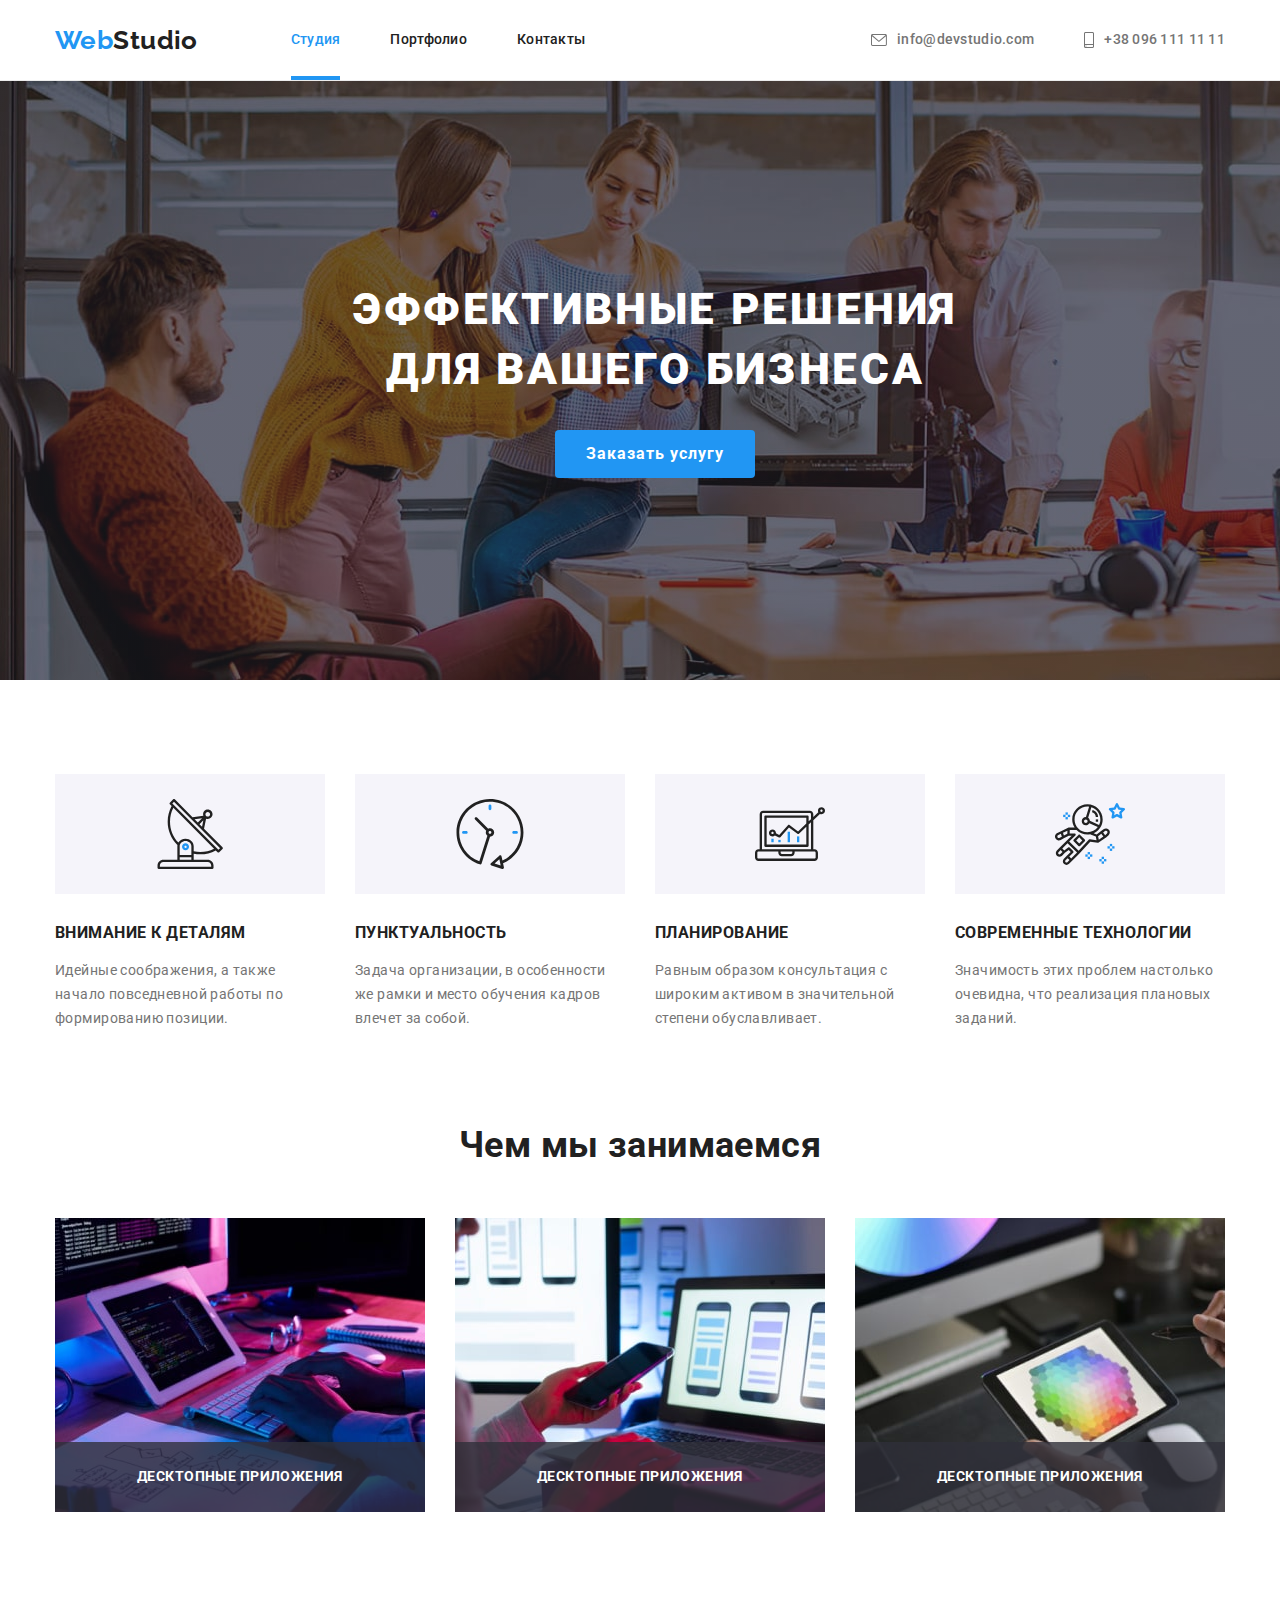
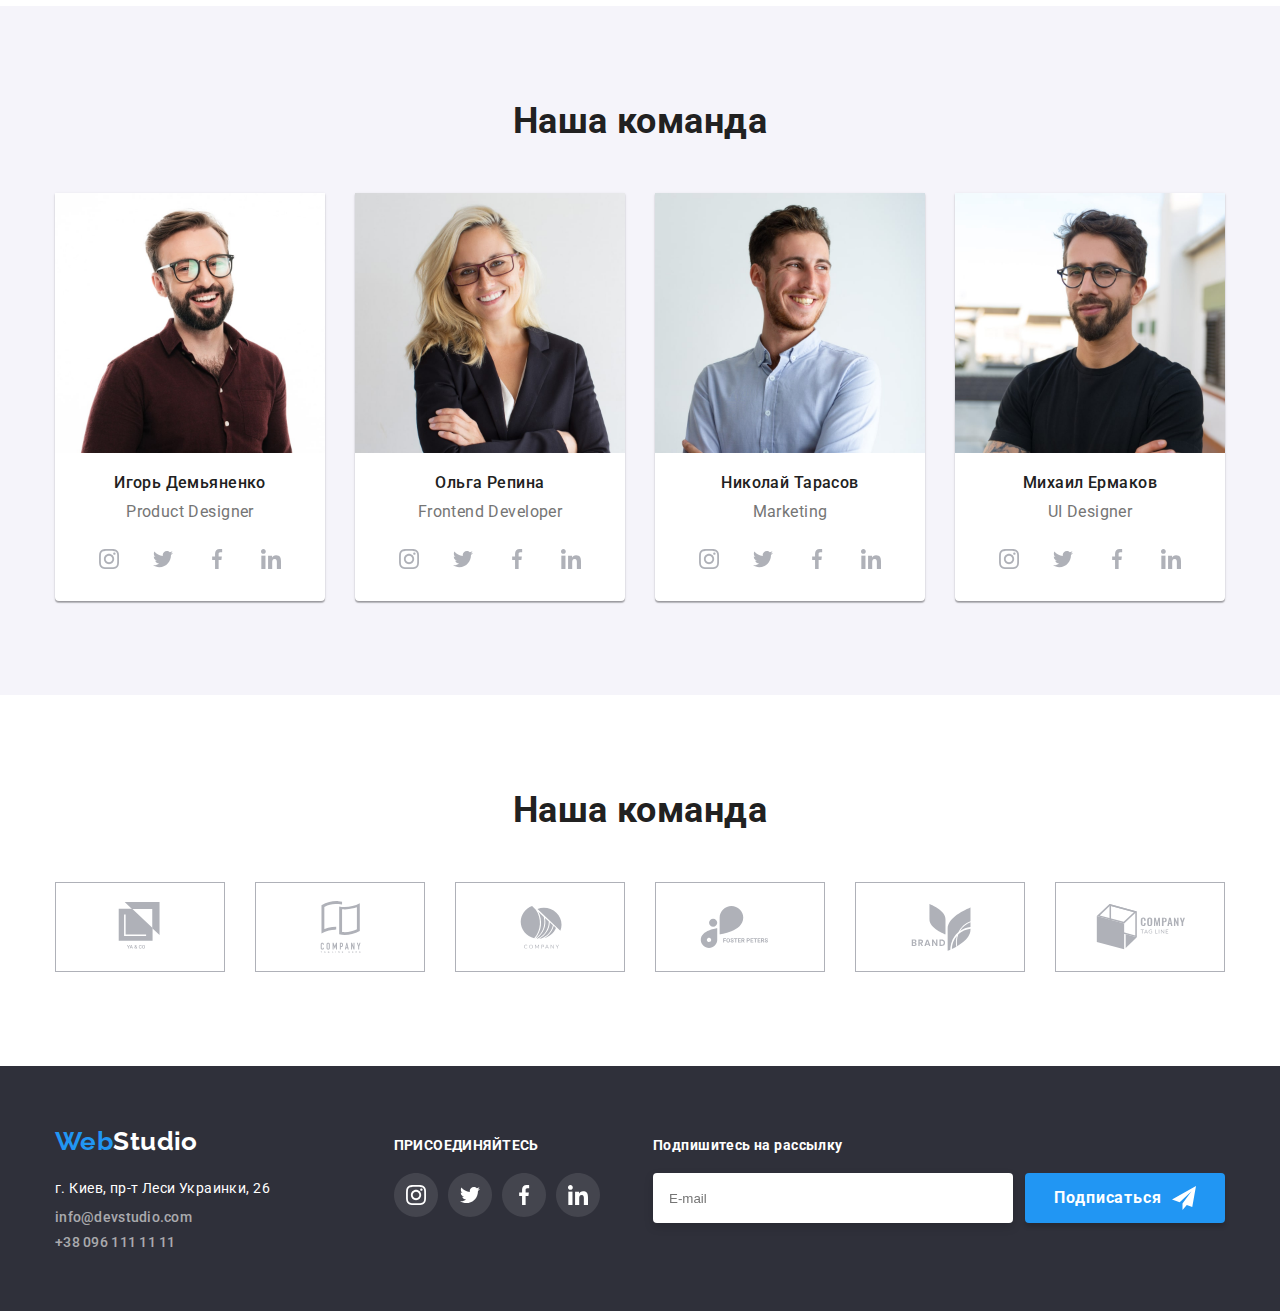
==== index.html @ 50aa3325 "Add files via upload" ====
<!DOCTYPE html>
<html lang="Ru">
<head>
    <meta charset="UTF-8">
    <meta name="viewport" content="width=device-width, initial-scale=1.0">
    <title>WebStudio</title>
    <link rel="stylesheet" href="https://cdnjs.cloudflare.com/ajax/libs/modern-normalize/1.0.0/modern-normalize.min.css"
        integrity="sha512-ISS7cAi1PEhQ8jnbJpJZMd29NlhNj4AWYyLOSp2CE/CsHxTCu+r+t0D2yoJudVrd0/8fTVPUVDzY5Tvli75u/g=="
        crossorigin="anonymous" />
    <link rel="preconnect" href="https://fonts.gstatic.com">
    <link href="https://fonts.googleapis.com/css2?family=Raleway:wght@700&family=Roboto:wght@400;500;700;900&display=swap"
        rel="stylesheet">
    <link rel="stylesheet" href="css/styles.css">
    
</head>

<body>
    <!--шапка сайта-->
    
<header class="header">
    <div class="countainer main-nav no-padding">
    <nav class="main-nav">
    <a lang="en" class="logo">
        Web<span class="logo-studio">Studio</span>
    </a>
    <ul class="site-nav">
        <li class="item item-link">
            <a href="" class="link current">Студия</a>
        </li>
        <li class="item item-link">
            <a href="./portfolio.html" class="link">Портфолио</a>
        </li>
        <li class="item item-link">
            <a href="" class="link">Контакты</a>
        </li>
    </ul>
    </nav>
    <ul class="site-contacts">
        <li class="item ">
        <a class="contacts" href="mailto:info@devstudio.com">
        <svg class="icon-conv">
            <use href="./image/iconside.svg#sideenvelope"></use>
        </svg>
        info@devstudio.com
        </a>
        </li>
        <li class="item">
        <a class="contacts" href="tel:380961111111">
        <svg class="icon-mob">
            <use href="./image/iconside.svg#sidesmartphone"></use>
        </svg>
        +38 096 111 11 11
        </a>
        </li>
    </ul>
    </div>
</header>
    <!--Основной раздел странички-->
<main>
        <!--Герой-->
    <section class="heroes overlay">   
    <div class="countainer hero-title">
        <div class="hero-title">
        <h1 class="hero">ЭФФЕКТИВНЫЕ РЕШЕНИЯ ДЛЯ ВАШЕГО БИЗНЕСА</h1>
        <button class="hero-button" data-modal-open> Заказать услугу</button>
        </div>
    </div>
    </section>
    
    <!--Описание -->
        <section class="all-padding">
    <div class="countainer">
        <ul class="description-list">
            <li class="main-parts features">
                <div class="svgimg4">
                <svg width="70px" height="70px">
                    <use href="./image/4svg.svg#4svgGroup"></use>
                </svg>
                </div>
                <h3 class="title">Внимание к деталям</h3>
                <p class="text">
                    Идейные соображения, а также начало повседневной работы по формированию позиции.
                </p>
            </li>
            <li class="main-parts features">
                <div class="svgimg4">
                <svg width="70px" height="70px">
                    <use href="./image/4svg.svg#4svgclock"></use>
                </svg>
                </div>
                <h3 class="title">Пунктуальность</h3>
                <p class="text">
                    Задача организации, в особенности же рамки и место обучения кадров влечет за собой.
                </p>
            </li>
            <li class="main-parts features">
                <div class="svgimg4">
                <svg width="70px" height="70px">
                    <use href="./image/4svg.svg#4svgdiagram"></use>
                </svg>
                </div>
                <h3 class="title">Планирование</h3>
                <p class="text">
                    Равным образом консультация с широким активом в значительной степени обуславливает.
                </p>
            </li> 
            <li class="main-parts features">
                <div class="svgimg4">
                <svg width="70px" height="70px">
                    <use href="./image/4svg.svg#4svgastronaut"></use>
                </svg>
                </div>
                <h3 class="title">Современные технологии</h3>
                <p class="text">
                    Значимость этих проблем настолько очевидна, что реализация плановых заданий.
                </p>
            </li>
        </ul>
        </div>
    </section>
    <!--Примеры работ-->
    
    <section class="all-padding no-padding">
    <div class="countainer">
        <h2 class="uppercase">Чем мы занимаемся</h2>

        <ul class="description-list">
            <li class="doing main-parts">
                <div class="doing-secondary">
                <img src="./image/Keyboard1.jpg" 
                alt="Мужчина верстает сайт за планшетом " width="370" height="294">
                <div class="doing-text-test">
                <p class="doing-text">ДЕСКТОПНЫЕ ПРИЛОЖЕНИЯ</p>
                </div>
                </div>
            </li>
            <li class="doing main-parts">
                <div class="doing-secondary">
                <img src="./image/Keyboard2.jpg"
                alt="Девушка сидит за ноутбуком с мобильным телефоном" width="370" height="294">
                <div class="doing-text-test">
                <p class="doing-text">ДЕСКТОПНЫЕ ПРИЛОЖЕНИЯ</p>
                </div>
                </div>
            </li>
            <li class="doing main-parts">
                <div class="doing-secondary">
                <img src="./image/Keyboard3.jpg"
                alt="Девушка держит планшет" width="370" height="294">
                <div class="doing-text-test">
                <p class="doing-text">ДЕСКТОПНЫЕ ПРИЛОЖЕНИЯ</p>
                </div>
                </div>
            </li>
        </ul>
    </div>
    </section>

    <!--Команда студии-->
    <section class="team all-padding">
    <div class="countainer">
        <h2 class="uppercase">Наша команда</h2>
        <ul class="photos description-list">
        <li class="partners main-parts">
            <img src="./image/Igor.jpg" alt="фотография Игоря Демьяненко" width="270" height="260">
            <div class="info-name">
            <h3 class="name">Игорь Демьяненко</h3>
            <p class="position" lang="en">Product Designer</p>
            <ul class="icon-partners">
            <li class="iconm"><a href="" class="iconsocial">
            <svg class="social">
                <use href="./image/symbol-defs.svg#ficoninstagram"> </use>
            </svg>
            </a></li>
            <li class="iconm"><a href="" class="iconsocial">
                <svg class="social">
                <use href="./image/symbol-defs.svg#ficontwitter"> </use>
                </svg>
            </a> </li>
            <li class="iconm"><a href="" class="iconsocial">
                <svg class="social">
                <use href="./image/symbol-defs.svg#ficonfacebook"> </use>
                </svg>
            </a></li>
            <li class="iconm"><a href="" class="iconsocial"> 
                <svg class="social">
                <use href="./image/symbol-defs.svg#ficonlinkedin"> </use>
                </svg>
            </a></li>
            </ul>
        </div>
        </li>
        <li class="partners main-parts">
        <img src="./image/Olga.jpg" alt="фотография Ольги Репиной" width="270" height="260">
        <div class="info-name">
        <h3 class="name">Ольга Репина</h3>
        <p class="position" lang="en">Frontend Developer</p>
        <ul class="icon-partners">
            <li class="iconm"><a href="" class="iconsocial">
            <svg class="social">
                <use href="./image/symbol-defs.svg#ficoninstagram"> </use>
            </svg>
            </a></li>
            <li class="iconm"><a href="" class="iconsocial">
            <svg class="social">
                <use href="./image/symbol-defs.svg#ficontwitter"> </use>
            </svg>
            </a> </li>
            <li class="iconm"><a href="" class="iconsocial">
            <svg class="social">
                <use href="./image/symbol-defs.svg#ficonfacebook"> </use>
            </svg>
            </a></li>
            <li class=" iconm"><a href="" class="iconsocial">
            <svg class="social">
                <use href="./image/symbol-defs.svg#ficonlinkedin"> </use>
            </svg>
            </a></li>
        </ul>
        </div>
        </li>
        <li class="partners main-parts">
        <img src="./image/Nikolay.jpg" alt="фотография Николая Тарасова" width="270" height="260">
        <div class="info-name">
        <h3 class="name">Николай Тарасов</h3>
        <p class="position" lang="en">Marketing</p>
        <ul class="icon-partners">
            <li class="iconm"><a href="" class="iconsocial">
            <svg class="social">
                <use href="./image/symbol-defs.svg#ficoninstagram"> </use>
            </svg>
            </a></li>
            <li class="iconm"><a href="" class="iconsocial">
            <svg class="social">
                <use href="./image/symbol-defs.svg#ficontwitter"> </use>
            </svg>
            </a> </li>
            <li class="iconm"><a href="" class="iconsocial">
            <svg class="social">
                <use href="./image/symbol-defs.svg#ficonfacebook"> </use>
            </svg>
            </a></li>
            <li class=" iconm"><a href="" class="iconsocial">
            <svg class="social">
                <use href="./image/symbol-defs.svg#ficonlinkedin"> </use>
            </svg>
            </a></li>
        </ul>
        </div>
        </li>
        <li class="partners main-parts">
            <img  src="./image/Michael.jpg"  alt="фотография Михаила Ермакова" width="270" height="260">
            <div class="info-name">
            <h3 class="name">Михаил Ермаков</h3>
            <p class="position" lang="en">UI Designer</p>
            <ul class="icon-partners">
            <li class="iconm"><a href="" class="iconsocial">
            <svg class="social">
                <use href="./image/symbol-defs.svg#ficoninstagram"> </use>
            </svg>
            </a></li>
            <li class="iconm"><a href="" class="iconsocial">
            <svg class="social">
                <use href="./image/symbol-defs.svg#ficontwitter"> </use>
            </svg>
            </a> </li>
            <li class="iconm"><a href="" class="iconsocial">
            <svg class="social">
            <use href="./image/symbol-defs.svg#ficonfacebook"> </use>
                </svg>
            </a></li>
            <li class="iconm"><a href="" class="iconsocial">
            <svg class="social">
                <use href="./image/symbol-defs.svg#ficonlinkedin"> </use>
            </svg>
            </a></li>
            </ul>
            </div>
        </li>
        </ul>
    </div>
</section>

<section class=" all-padding">
    <div class="countainer" >
        <h2 class="uppercase">Наша команда</h2>
        <ul class="iconclient">
        <li class="main-parts companions"><a href="" class="client">
            <svg class="icom-client">
                <use href="./image/client.svg#iconClient-1 "></use>
            </svg>
        </a></li>
        <li class="main-parts companions"><a href="" class="client">
            <svg class="icom-client">
                <use href="./image/client.svg#iconClient-2 "></use>
            </svg>
        </a></li>
        <li class="main-parts companions"><a href="" class="client">
            <svg class="icom-client">
                <use href="./image/client.svg#iconClient-3 "></use>
            </svg>
        </a></li>
        <li class="main-parts companions"><a href="" class="client">
            <svg class="icom-client">
                <use href="./image/client.svg#iconClient-4 "></use>
            </svg>
        </a></li>
        <li class="main-parts companions"><a href="" class="client">
            <svg class="icom-client">
                <use href="./image/client.svg#iconClient-5 "></use>
            </svg>
        </a></li>
        <li class="main-parts companions"><a href="" class="client">
            <svg class="icom-client">
                <use href="./image/client.svg#iconClient-6 "></use>
            </svg>
        </a></li>
        </ul>
    </div>
</section>
<div class="backdrop is-hidden" data-modal>
<div class="modal">
<button class="closebutton" data-modal-close >
    <svg class="close">
        <use href="./image/closesvg.svg#closesvgclose"></use>
    </svg>
</button>
<div>
    <form class="form">
        <h2 class="form-capital">Оставьте свои данные, мы вам перезвоним</h2>

        <div class="form-field">
        <label for="name">Имя</label>
        <input class="form-input" type="text" name="name" id="name"/>
        <svg class="modalsvg">
            <use href="./image/modalsvg.svg#modalsvgname"></use>
        </svg>
        </div>

        <div class="form-field">
        <label for="tel">Телефон</label>
        <input class="form-input" type="tel" name="tel" id="tel" />
        <svg class="modalsvg">
            <use href="./image/modalsvg.svg#modalsvgtel"></use>
        </svg>
        </div>

        <div class="form-field"> 
        <label for="mail">Почта</label>
        <input class="form-input" type="email" name="mail" id="mail" />
        <svg class="modalsvg">
            <use href="./image/modalsvg.svg#modalsvgmail"></use>
        </svg>
        </div>

        <div  class="form-field">
            <label for="comment">Коментарий</label>
            <textarea  class="form-input" name="comment" id="comment" rows="6" placeholder="Введите текст"></textarea>
        </div>

        <div class="form-field form-checkbox">
            <input class="" type="checkbox" name="" id="policy">
            <label class="checkbox-policy" for="policy">Соглашаюсь с рассылкой и принимаю <span class="span">Условия договора</span></label>
        </div>
        <div class="button-send-div">
        <button class="send-button" type="submit">Отправить</button>
        </div>
    </form>
</div>
</div>
    
</div>
</main>

    <!--Контакты и местоположение студии-->
<footer>
    <div class="countainer footer-countainer">
    <div class="footer-block">
    <a lang="en" class="logo">
        Web<span class="logo-footer">Studio</span>
    </a>
    <address class="address-footer">
        <p class="location">г. Киев, пр-т Леси Украинки, 26</p>
    </address>
    <ul class="site-contacts site-contacts-footer">
        <li class="footer-locfoo">
            <a class="contacts-footer" href="mailto:info@devstudio.com">
            info@devstudio.com
            </a>
        </li>
        <li class="footer-locfoo">
        <a class="contacts-footer " href="tel:380961111111">
            +38 096 111 11 11
        </a>
        </li>
    </ul>
    </div>
    <div>
        <h3 class="footerzag">ПРИСОЕДИНЯЙТЕСЬ</h3>
        <ul class="icon-footer">
        <li class="iconmf"><a href="" class="itfi">
        <svg class="iconfooter ">
            <use  href="./image/iconfooter.svg#ficoninstagram "></use>
        </svg>
        </a></li>
        <li class="iconmf"><a href="" class="itfi">
        <svg class="iconfooter">
            <use href="./image/iconfooter.svg#ficontwitter "></use>
        </svg>
        </a></li>
        <li class="iconmf"><a href="" class="itfi">
        <svg class="iconfooter">
            <use href="./image/iconfooter.svg#ficonfacebook "></use>
        </svg>
        </a></li>
        <li  class="iconmf"><a href="" class="itfi">
        <svg class="iconfooter">
            <use href="./image/iconfooter.svg#ficonlinkedin "></use>
        </svg>
        </a></li>
    </ul>
    </div>
    <div class="form-div-footer">
        <form class="form-footer" >

        <label class="label-footer">Подпишитесь на рассылку
        <input class="footer-input" type="email" name="mail" placeholder="E-mail"/>
        </label>
        <button class="send-button-footer">Подписаться
            <svg class="iconsend-footer">
                <use href="./image/icon-send.svg#iconsend"></use>
            </svg>
        </button>

        </form>
    </div>
    </div>
</footer>

<script src="./js/modal.js">
</script>
</body>

</html>
---- css/styles.css ----
:root {
  --primari-text-color: #212121;
  --primari-click-color: #2196f3;
  --secondary-color: #757575;
  --primari-white-color: #ffffff;
  --background-hefu-color: #2f303a;
  --batton-bg-color: #f5f4fa;
  --contacts-footer-color: rgba(255, 255, 255, 0.6);
  --border-color: #eeeeee;
  --icon-color: #afb1b8;
}

html {
  box-sizing: border-box;
}
*,
*::before,
*::after {
  box-sizing: inherit;
}

body {
  background-color: var(--primari-bg-color);
  color: var(--primari-text-color);
  font-family: Roboto, sans-serif;
  letter-spacing: 0.03em;
  font-size: 14px;
  margin: 0;
  padding-top: 80px;
}

ul {
  padding: 0;
  margin: 0;
  list-style: none;
}

textarea {
  resize: none;
}

.visually-hidden {
  position: absolute;
  clip: rect(0 0 0 0);
  width: 1px;
  height: 1px;
  margin: -1px;
}

.countainer {
  margin-left: auto;
  margin-right: auto;
  width: 1200px;
  padding-left: 15px;
  padding-right: 15px;
}

.heroes .item {
  padding-bottom: 0;
  padding-left: 0;
  padding-right: 0;
}

.item2 {
  display: flex;
}

/*Логотип*/
.header {
  position: fixed;
  z-index: 1;
  width: 100%;
  top: 0;
  left: 0;
  min-height: 80px;
  background: var(--primari-white-color);
  border-bottom: 1px solid #ececec;
}

.logo {
  color: var(--primari-click-color);

  font-family: Raleway, sans-serif;
  font-weight: 700;
  font-size: 26px;
  line-height: 1.19;
}

.logo-studio {
  color: var(--primari-text-color);
}

.site-nav {
  display: flex;
  margin-left: 93px;
}

.site-nav .item + .item {
  margin-left: 50px;
}

.site-nav,
.link,
.site-contacts,
.contacts {
  font-weight: 500;
  line-height: 1.14;
  letter-spacing: 0.02em;

  transition: color 250ms cubic-bezier(0.4, 0, 0.2, 1);
}

.site-nav .link {
  display: block;
  padding-top: 32px;
  padding-bottom: 32px;

  color: var(--primari-text-color);
  text-decoration: none;

  transition: color 250ms cubic-bezier(0.4, 0, 0.2, 1);
}

.site-contacts {
  display: flex;
  margin-left: auto;
  align-items: center;
}

.site-contacts .item + .item {
  margin-left: 50px;
}

.contacts {
  display: flex;
  align-items: center;
  padding-top: 32px;
  padding-bottom: 32px;
}

.main-nav {
  display: flex;
  align-items: center;
  padding-bottom: 0;
}

.site-contacts .contacts {
  color: var(--secondary-color);
  text-decoration: none;
}

.site-nav .link.current {
  color: var(--primari-click-color);
}

.site-nav .link:hover,
.site-nav .link:focus {
  color: var(--primari-click-color);
}

.site-contacts .contacts:hover,
.site-contacts .contacts:focus {
  color: var(--primari-click-color);
}

/*.item-link:hover .link::after {
  opacity: 1;
}*/

.site-nav .link.current.link::after {
  opacity: 1;
}

.item-link {
  position: relative;
}

.link::after {
  position: absolute;
  display: flex;
  content: "";
  bottom: 0;
  left: 0;
  width: 100%;
  height: 4px;
  box-sizing: 4px;
  background-color: var(--primari-click-color);
  opacity: 0;
}
/*Основной раздел*/
/*герой*/

.all-padding {
  padding-top: 94px;
  padding-bottom: 94px;
}

.heroes {
  background: var(--background-hefu-color);

  padding-top: 200px;
  padding-bottom: 200px;
}

.hero {
  margin-top: 0px;
  margin-bottom: 30px;
  margin-left: auto;
  margin-right: auto;

  color: var(--primari-white-color);

  font-weight: 900;
  font-size: 44px;
  line-height: 1.36;
  letter-spacing: 0.06em;
}

.hero-title {
  text-align: center;
  width: 696px;
}

.main-part + .main-part {
  margin-left: 50px;
}

.description-list {
  display: flex;
}

.no-padding {
  padding-top: 0;
}

.title {
  margin-top: 30px;

  color: var(--primari-text-color);

  font-weight: 700;
  line-height: 1.14;
  letter-spacing: 0.03em;
  text-transform: uppercase;
}

.section-uppercase {
  padding-bottom: 94px;
}

.uppercase {
  text-align: center;
  color: var(--primari-text-color);
  margin-top: 0;
  margin-bottom: 50px;

  font-weight: 700;
  font-size: 36px;
  line-height: 1.2;
}

.doing {
  display: inline-block;
  font-size: 0;
}

.icon-conv {
  width: 16px;
  height: 12px;
  fill: currentColor;
  margin-right: 10px;
}
.icon-mob {
  width: 10px;
  height: 16px;
  fill: currentColor;
  margin-right: 10px;
}

.overlay {
  max-width: 1600px;
  height: 600px;
  margin-left: auto;
  margin-right: auto;
  background-image: linear-gradient(
      to right,
      rgba(47, 48, 58, 0.4),
      rgba(47, 48, 58, 0.4)
    ),
    url(../image/Решения.jpg);
}

/*Команда сайта*/
.svgimg4 {
  display: flex;
  justify-content: center;
  align-items: center;
  width: 270px;
  height: 120px;

  background-color: #f5f4fa;
}

.team {
  background: #f5f4fa;
}

.text {
  display: block;
  margin-top: 0;
  margin-bottom: 0;
  color: var(--secondary-color);
  width: 270px;

  font-weight: 400;
  line-height: 1.7;
}

.partners {
  display: inline-block;
  font-size: 0;

  background: var(--primari-white-color);

  box-shadow: 0px 1px 3px rgba(0, 0, 0, 0.12), 0px 1px 1px rgba(0, 0, 0, 0.14),
    0px 2px 1px rgba(0, 0, 0, 0.2);
  border-radius: 0px 0px 4px 4px;
}

.icon-partners {
  display: flex;
  align-items: center;
  justify-content: center;
}

.iconclient {
  display: flex;
  align-items: center;
}

.iconm {
  width: 44px;
  height: 44px;
}

.iconm + .iconm {
  margin-left: 10px;
}

.iconsocial {
  display: flex;
  align-items: center;
  justify-content: center;

  width: 100%;
  height: 100%;
  border-radius: 50%;
  fill: var(--icon-color);
  background-color: var(--primari-white-color);

  transition: background-color 250ms cubic-bezier(0.4, 0, 0.2, 1),
    fill 250ms cubic-bezier(0.4, 0, 0.2, 1);
}
.iconsocial:focus,
.iconsocial:hover {
  fill: var(--primari-white-color);
  background-color: var(--primari-click-color);
}

.social {
  width: 20px;
  height: 20px;
}

.features {
  width: 270px;
}

.main-parts + .main-parts {
  margin-left: 30px;
}

.name {
  color: var(--primari-text-color);
  margin-top: 0;
  margin-bottom: 10px;

  font-weight: 500;
  font-size: 16px;
  line-height: 1.2;
}

.photos {
  text-align: center;
}

.position,
.filter {
  color: var(--secondary-color);
  margin-top: 0;
  margin-bottom: 16px;

  font-weight: 400;
  font-size: 16px;
  line-height: 1.2;
}

.info-name {
  padding-top: 20px;
  padding-bottom: 20px;
  padding-left: 24px;
  padding-right: 24px;
  margin-top: 0;
  margin-left: 0;
}

.icom-client {
  width: 170px;
  height: 90px;
}

.companions {
  width: 170px;
  height: 90px;
}

.client {
  display: flex;
  align-items: center;

  color: var(--icon-color);
  fill: currentColor;

  width: 100%;
  height: 100%;
  border: 1px solid var(--icon-color);

  transition: border-color 250ms cubic-bezier(0.4, 0, 0.2, 1),
    color 250ms cubic-bezier(0.4, 0, 0.2, 1);
}

.client:focus,
.client:hover {
  color: var(--primari-click-color);
  border-color: var(--primari-click-color);
}

.form {
  justify-content: space-between;
  width: 530px;
  margin: 0;
  margin-left: auto;
  margin-right: auto;
  padding: 40px 39px;
}

.form-field {
  display: flex;
  flex-direction: column;
  position: relative;
  margin-top: 10px;

  transition: color 25000ms cubic-bezier(0.4, 0, 0.2, 1),
    border-color 25000ms cubic-bezier(0.4, 0, 0.2, 1);
}

.form-field textarea {
  margin: 0;
  outline: 0;
  border-radius: 4px;
  padding: 12px 16px;

  border: 1px solid rgba(33, 33, 33, 0.2);

  transition: border-color 250ms cubic-bezier(0.4, 0, 0.2, 1);
}

.form-field input {
  border-radius: 4px;
  margin: 0;
  padding: 6px 12px;
  padding-left: 42px;
  height: 40px;
  outline: 0;
  border: 1px solid rgba(33, 33, 33, 0.2);

  transition: border-color 250ms cubic-bezier(0.4, 0, 0.2, 1);
}

.form-field label {
  margin-bottom: 4px;
}

.form-checkbox {
  display: flex;
  flex-direction: row;
  align-items: center;
  margin-top: 25px;
  margin-bottom: 0;
}

.checkbox-policy {
  margin-left: 9px;
  margin-bottom: 0;

  font-weight: 400;
  font-size: 14px;
  line-height: 1.7;

  letter-spacing: 0.03em;

  color: #757575;
}

.form-capital {
  margin: 0;

  font-family: Roboto;
  font-style: normal;
  font-weight: 700;
  font-size: 20px;
  line-height: 1.15;
  text-align: center;
  letter-spacing: 0.03em;

  color: #212121;
}

.modalsvg {
  position: absolute;
  bottom: 0;
  width: 12px;
  height: 12px;

  margin-left: 15px;
  margin-bottom: 14px;

  fill: #212121;

  transition: fill 250ms cubic-bezier(0.4, 0, 0.2, 1);
}

.form-input:focus {
  border-color: #2196f3;
}

.form-input:focus ~ .modalsvg {
  fill: #2196f3;
}

.span {
  text-decoration: underline;
  color: #2196f3;
}

/*Портфолио*/
.all-portfolio {
  display: flex;
  flex-wrap: wrap;
  flex-direction: main axis;
  text-align: start;
}

.portfolio-bar {
  display: inline-block;
  text-decoration: none;
}

.portfolio-bar:focus,
.portfolio-bar:hover {
  background: var(--primari-white-color);
  box-shadow: 0px 1px 1px rgba(0, 0, 0, 0.12), 0px 4px 4px rgba(0, 0, 0, 0.06),
    1px 4px 6px rgba(0, 0, 0, 0.16);
  opacity: 1;
}

.portfolio-countainer {
  font-size: 0;
  width: 370px;
  margin-bottom: 30px;
  margin-right: 30px;

  background: var(--primari-white-color);
  border: 0.1px solid var(--border-color);

  overflow: hidden;
}

.all-portfolio .portfolio-countainer:nth-last-child(-n + 3) {
  margin-bottom: 0;
}

.all-portfolio .portfolio-countainer:nth-child(3n) {
  margin-right: 0;
}

.portfolio {
  color: var(--primari-text-color);
  margin-top: 0;
  margin-bottom: 4px;
  margin-left: 0;

  font-weight: 700;
  font-size: 18px;
  line-height: 2;
  letter-spacing: 0.06em;
}
.position {
  line-height: 1.19;
}

.filter {
  margin-top: 0;
  margin-bottom: 0;
  margin-left: 0;

  line-height: 1.9;
}

.info-portfolio {
  width: 100%;
  padding-top: 20px;
  padding-bottom: 20px;
  padding-left: 24px;
  margin-top: 0;
  margin-left: 0;
}

.product {
  position: relative;
  display: flex;

  align-items: center;
  justify-content: center;

  transition-duration: 250ms;
  transition-timing-function: cubic-bezier(0.4, 0, 0.2, 1);

  overflow: hidden;
}

.product::before {
  content: "";
  display: inline-block;
  position: absolute;
  width: 100%;
  height: 100%;
  background-color: rgba(33, 150, 243, 0.9);

  opacity: 0;

  transition: opacity 250ms cubic-bezier(0.4, 0, 0.2, 1);

  transform: translateY(100%);
  transition: transform 250ms cubic-bezier(0.4, 0, 0.2, 1);
}

.portfolio-bar:focus .product::before,
.portfolio-bar:hover .product::before {
  opacity: 1;
  transform: translateY(0);
}

.product-meta {
  opacity: 0;
  position: absolute;

  margin-top: 63px;
  margin-bottom: 63px;
  margin-right: 24px;
  margin-left: 24px;

  font-weight: 400;
  font-size: 18px;
  line-height: 1.6;

  letter-spacing: 0.03em;

  color: var(--primari-white-color);

  transition: opacity 250ms cubic-bezier(0.4, 0, 0.2, 1);

  transform: translateY(135%);
  transition: transform 250ms cubic-bezier(0.4, 0, 0.2, 1);
}

.portfolio-bar:focus .product-meta,
.portfolio-bar:hover .product-meta {
  opacity: 1;
  transform: translateY(0);
}

.doing-secondary {
  position: relative;
}

.doing-text-test {
  display: flex;
  position: absolute;
  align-items: center;
  justify-content: center;
  bottom: 0;

  width: 100%;
  height: 70px;

  background-color: rgba(47, 48, 58, 0.8);
}

.doing-text {
  display: inline-block;

  font-family: Roboto;
  font-weight: 700;
  font-size: 14px;
  line-height: 1.14;
  letter-spacing: 0.03em;
  margin: 0;

  color: #ffffff;
}

.backdrop {
  position: fixed;
  opacity: 1;
  z-index: 2;
  top: 0;
  left: 0;
  width: 100%;
  height: 100%;
  background-color: rgba(0, 0, 0, 0.2);
  transition: opacity 250ms cubic-bezier(0.4, 0, 0.2, 1);
}

.backdrop.is-hidden {
  opacity: 0;
  pointer-events: none;
}

.backdrop.is-hidden .modal {
  transform: translate(-50%, -50%) scale(1.2);
}

.modal {
  position: absolute;
  display: flex;
  top: 50%;
  left: 50%;
  transform: translate(-50%, -50%) scale(0.9);
  justify-content: flex-end;

  min-width: 528px;
  min-height: 581px;

  background-color: #ffffff;
  box-shadow: 0px 1px 3px rgba(0, 0, 0, 0.12), 0px 1px 1px rgba(0, 0, 0, 0.14),
    0px 2px 1px rgba(0, 0, 0, 0.2);
  border-radius: 4px;

  transition: transform 250ms cubic-bezier(0.4, 0, 0.2, 1);
}

.close {
  width: 11px;
  height: 11px;
  margin: 0;
}

/*Подвал*/
footer {
  background: var(--background-hefu-color);
  padding-top: 60px;
  padding-bottom: 60px;
}

.contacts-footer {
  color: var(--contacts-footer-color);
  text-decoration: none;

  transition: color 250ms cubic-bezier(0.4, 0, 0.2, 1);
}
.site-contacts-footer {
  flex-direction: column;
  align-items: flex-start;
}
.contacts-footer:hover,
.contacts-footer:focus {
  color: var(--primari-click-color);
}

.logo-footer {
  font-family: Raleway;
  font-weight: 700;
  font-size: 26px;
  line-height: 1.2;
}

.footer-locfoo + .footer-locfoo {
  margin-top: 9px;
}

.logo-footer {
  color: var(--primari-white-color);
}

.address-footer {
  margin-bottom: 9px;
  margin-top: 20px;
}

.location {
  color: var(--primari-white-color);
  font-style: normal;

  font-weight: 400;
  font-size: 14px;
  line-height: 1.7;
  margin: 0;
}

.footer-countainer {
  padding-bottom: 0;
  display: flex;
  align-items: baseline;
  justify-content: space-between;
}

.iconfooter {
  width: 44px;
  height: 44px;
}

.footer-block {
  margin-right: 70px;
}

.footerzag {
  font-style: normal;
  font-weight: 700;
  font-size: 14px;
  line-height: 16px;
  letter-spacing: 0.03em;
  color: var(--primari-white-color);
  margin-top: 0px;
  margin-bottom: 20px;
}

.icon-footer {
  display: flex;
  align-items: center;
}
.iconmf {
  width: 44px;
  height: 44px;
}

.iconmf + .iconmf {
  margin-left: 10px;
}

.itfi {
  display: block;
  width: 100%;
  height: 100%;

  color: rgba(255, 255, 255, 0.1);
  fill: currentColor;

  transition: color 250ms cubic-bezier(0.4, 0, 0.2, 1);
}

.itfi:hover,
.itfi:focus {
  color: var(--primari-click-color);
}
.form-div-footer {
  display: flex;
  justify-self: flex-end;
}

.form-footer {
  display: flex;
  align-items: flex-end;
}

.label-footer {
  width: 360px;

  font-family: Roboto;
  font-style: normal;
  font-weight: bold;
  font-size: 14px;
  line-height: 16px;
  letter-spacing: 0.03em;

  color: #ffffff;
}

.footer-input {
  margin: 0;
  margin-top: 20px;
  padding: 16px 15px;
  width: 100%;
  height: 50px;
  outline: 0;
  border: 1px solid rgba(255, 255, 255, 0.3);
  box-sizing: border-box;
  filter: drop-shadow(0px 4px 4px rgba(0, 0, 0, 0.15));
  border-radius: 4px;
}

.iconsend-footer {
  display: inline-block;
  margin-left: 10px;

  width: 24px;
  height: 24px;
}

/*Кнопки*/

button {
  padding: 0;
  border: none;
  font: inherit;
  color: inherit;
  background-color: transparent;
  cursor: pointer;
}

.hero-button {
  text-decoration: none;
  border: solid 1px transparent;
  border-radius: 4px;
  padding: 0.5em 1em;
  outline: none;
  display: inline-block;
  min-width: 200px;

  color: var(--primari-white-color);
  background: var(--primari-click-color);

  font-weight: 700;
  font-size: 16px;
  line-height: 1.9;
  letter-spacing: 0.06em;

  transition-property: background-color;
  transition-duration: 250ms;
  transition-timing-function: cubic-bezier(0.4, 0, 0.2, 1);
}

.hero-button:hover,
.hero-button:focus {
  color: var(--primari-click-color);
  background: var(--primari-white-color);
}

.buttons {
  text-decoration: none;
  border: solid 1px transparent;
  border-radius: 4px;
  outline: none;

  background: var(--batton-bg-color);
  color: var(--primari-text-color);

  font-weight: 500;
  font-size: 16px;
  line-height: 1.6;

  text-align: center;
  letter-spacing: 0.03em;

  transition-property: background-color;
  transition-duration: 250ms;
  transition-timing-function: cubic-bezier(0.4, 0, 0.2, 1);
}

.buttons:focus,
.buttons:hover {
  color: var(--batton-bg-color);
  background: var(--primari-click-color);

  box-shadow: 0px 3px 1px rgba(0, 0, 0, 0.1), 0px 1px 2px rgba(0, 0, 0, 0.08),
    0px 2px 2px rgba(0, 0, 0, 0.12);
}

.buttons-bar {
  display: flex;
  justify-content: center;

  margin-bottom: 50px;

  transition-property: background-color;
  transition-duration: 250ms;
  transition-timing-function: cubic-bezier(0.4, 0, 0.2, 1);
}

.item-button + .item-button {
  margin-left: 8px;
}

.buttons {
  display: block;
  padding: 0.5em 1em;
}

.send-button {
  display: inline-block;
  text-decoration: none;
  outline: none;
  text-align: center;

  margin-left: auto;
  margin-right: auto;

  border: solid 1px transparent;
  border-radius: 4px;
  padding: 0.5em 1em;
  min-width: 200px;

  color: var(--primari-white-color);
  background: var(--primari-click-color);
  box-shadow: 0px 4px 4px rgba(0, 0, 0, 0.15);
  border-radius: 4px;

  font-weight: 700;
  font-size: 16px;
  line-height: 1.9;
  letter-spacing: 0.06em;
}

.send-button-footer {
  display: flex;
  text-decoration: none;
  outline: none;
  align-items: center;
  justify-content: center;

  height: 50px;
  margin-left: 12px;

  border: solid 1px transparent;
  border-radius: 4px;
  padding: 0.5em 1em;
  min-width: 200px;

  color: var(--primari-white-color);
  background: var(--primari-click-color);
  box-shadow: 0px 4px 4px rgba(0, 0, 0, 0.15);
  border-radius: 4px;

  font-weight: 700;
  font-size: 16px;
  line-height: 1.9;
  letter-spacing: 0.06em;
}

.button-send-div {
  display: flex;
  justify-content: center;

  margin-top: 30px;
}

.closebutton {
  position: absolute;

  width: 30px;
  height: 30px;
  margin: 0;
  margin-top: 8px;
  margin-right: 8px;

  border-radius: 50%;
  background: #ffffff;
  border: 1px solid rgba(0, 0, 0, 0.1);
}

.closebutton:focus,
.closebutton:hover {
  fill: var(--primari-click-color);
}
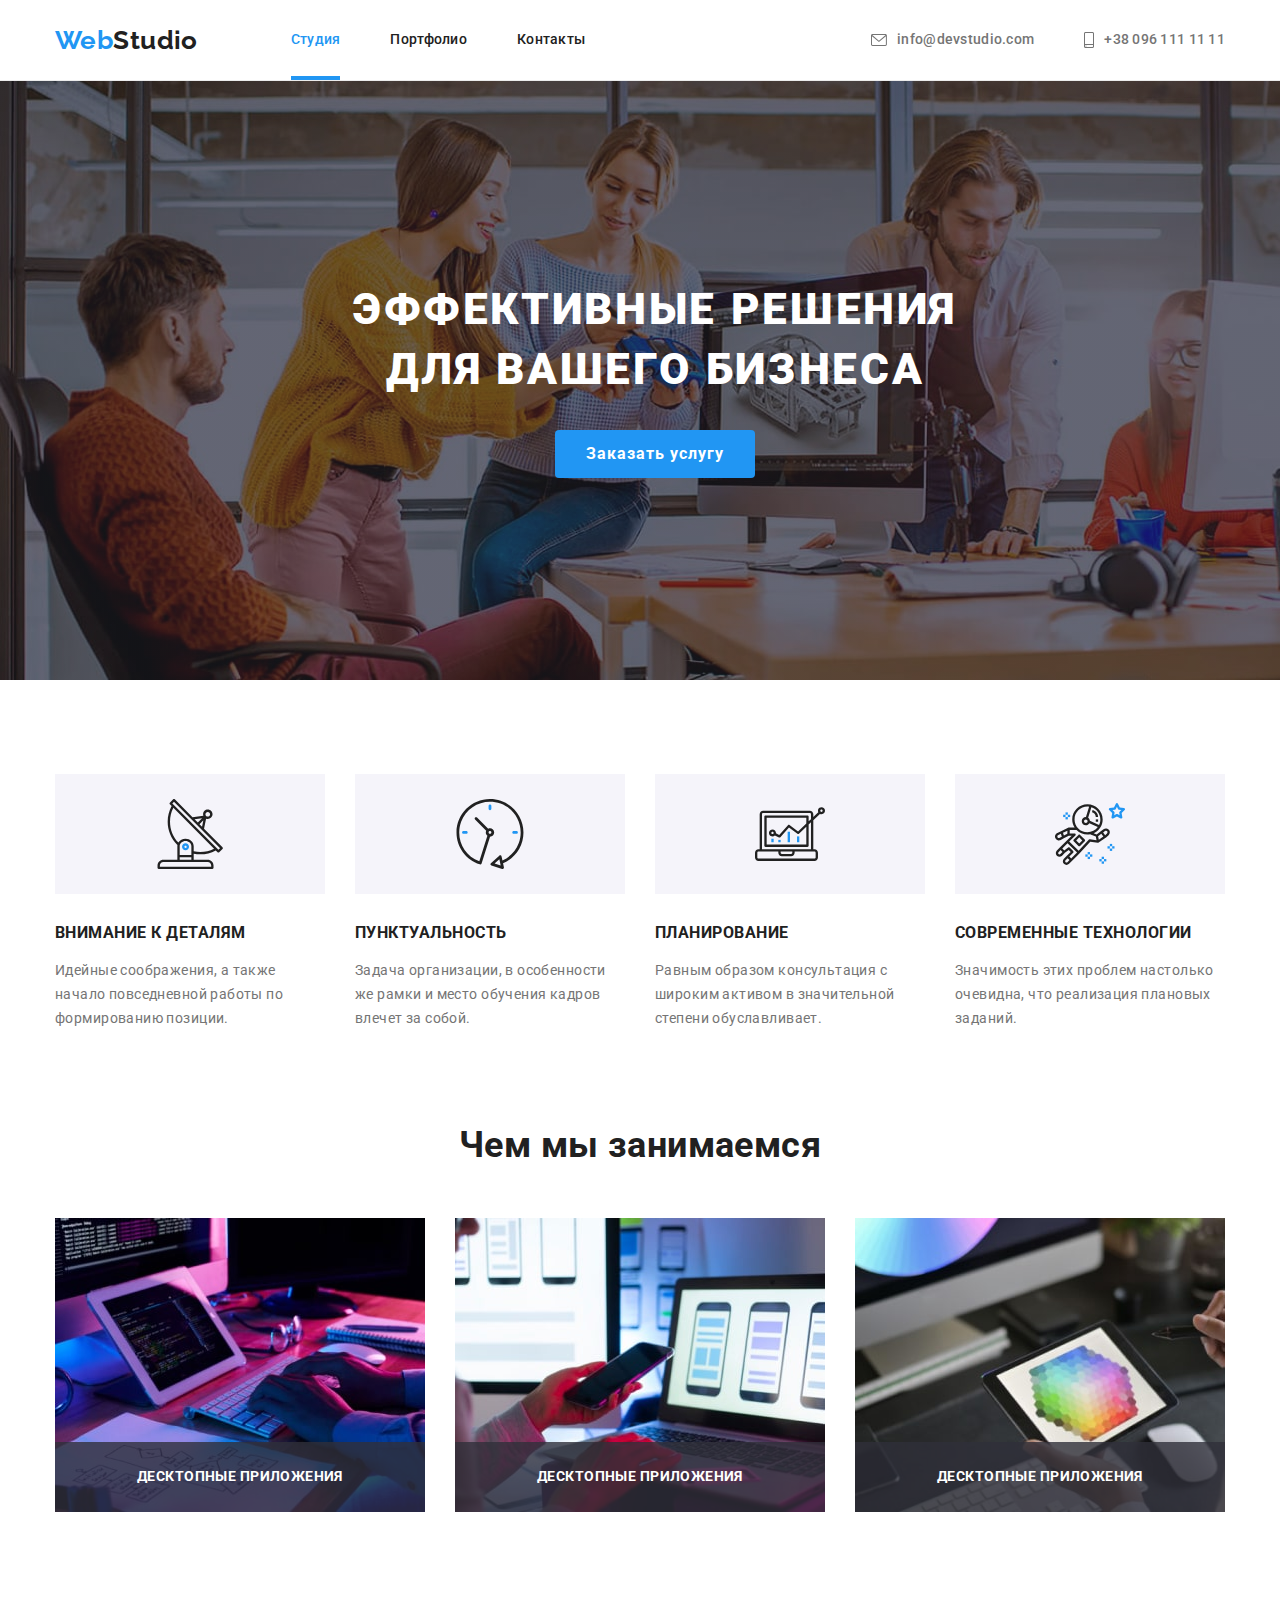
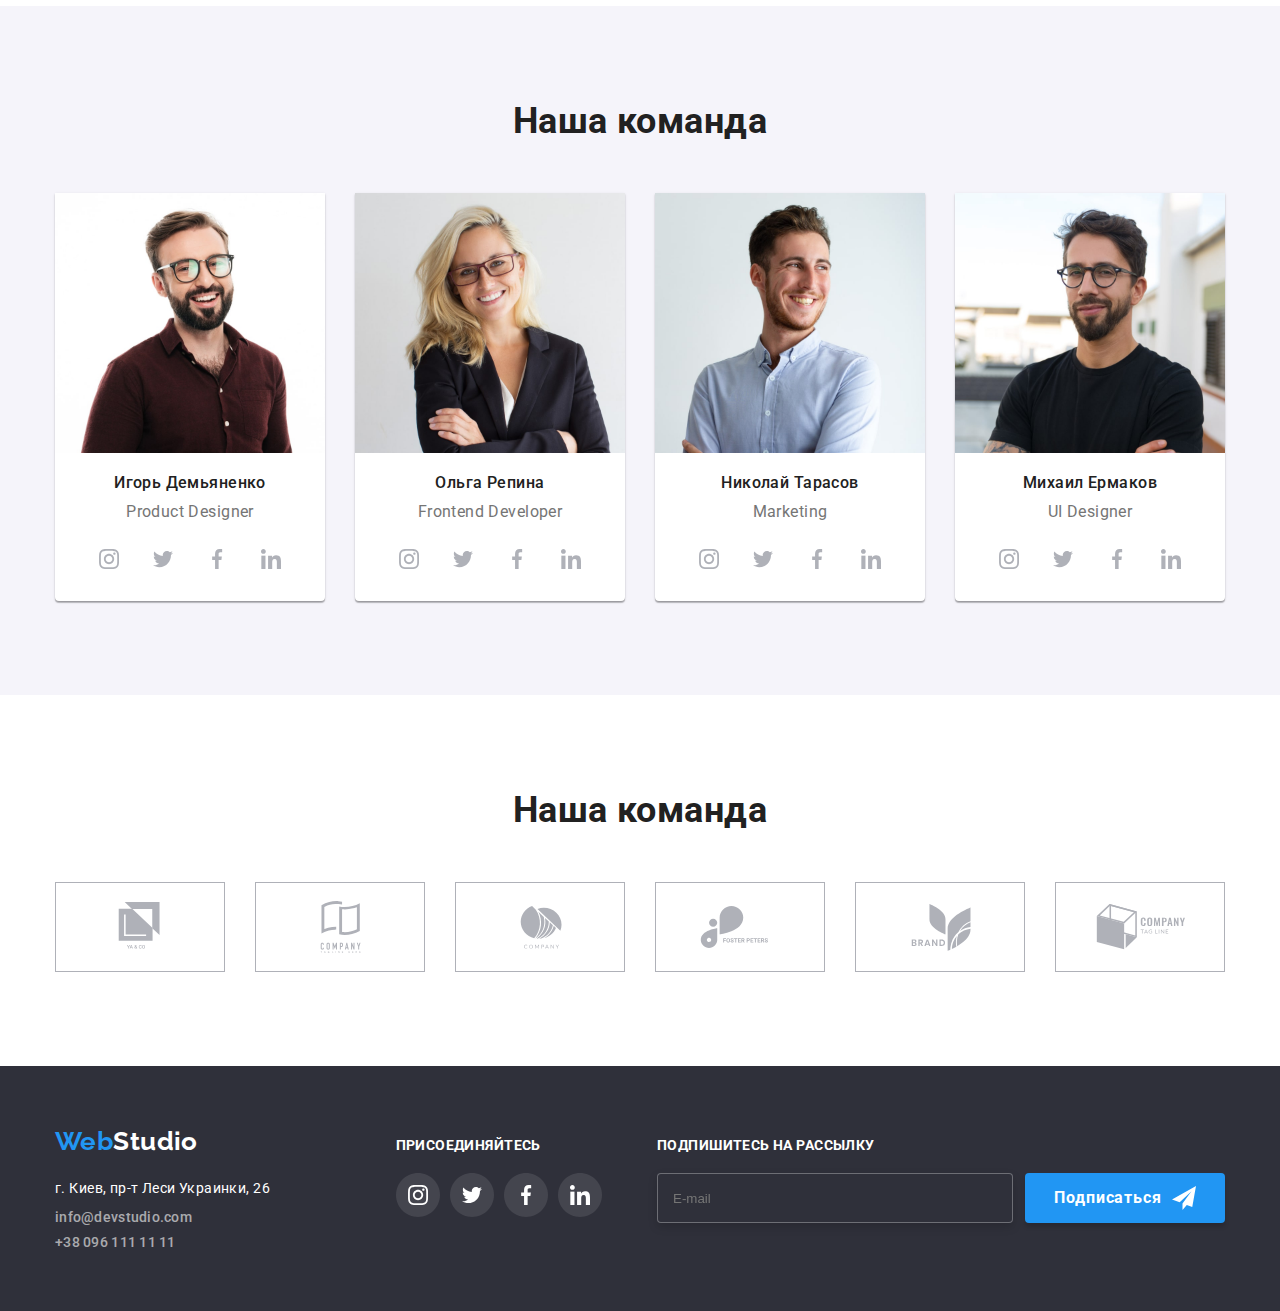
==== commit dbdd8e7c: "Add files via upload" ====
--- a/index.html
+++ b/index.html
@@ -1,16 +1,16 @@
 <!DOCTYPE html>
 <html lang="Ru">
 <head>
-    <meta charset="UTF-8">
-    <meta name="viewport" content="width=device-width, initial-scale=1.0">
+    <meta charset="UTF-8"/>
+    <meta name="viewport" content="width=device-width, initial-scale=1.0"/>
     <title>WebStudio</title>
     <link rel="stylesheet" href="https://cdnjs.cloudflare.com/ajax/libs/modern-normalize/1.0.0/modern-normalize.min.css"
         integrity="sha512-ISS7cAi1PEhQ8jnbJpJZMd29NlhNj4AWYyLOSp2CE/CsHxTCu+r+t0D2yoJudVrd0/8fTVPUVDzY5Tvli75u/g=="
         crossorigin="anonymous" />
-    <link rel="preconnect" href="https://fonts.gstatic.com">
+    <link rel="preconnect" href="https://fonts.gstatic.com"/>
     <link href="https://fonts.googleapis.com/css2?family=Raleway:wght@700&family=Roboto:wght@400;500;700;900&display=swap"
-        rel="stylesheet">
-    <link rel="stylesheet" href="css/styles.css">
+        rel="stylesheet"/>
+    <link rel="stylesheet" href="css/styles.css"/>
     
 </head>
 
@@ -354,14 +354,19 @@
         </div>
 
         <div  class="form-field">
-            <label for="comment">Коментарий</label>
-            <textarea  class="form-input" name="comment" id="comment" rows="6" placeholder="Введите текст"></textarea>
-        </div>
-
-        <div class="form-field form-checkbox">
-            <input class="" type="checkbox" name="" id="policy">
-            <label class="checkbox-policy" for="policy">Соглашаюсь с рассылкой и принимаю <span class="span">Условия договора</span></label>
-        </div>
+        <label for="comment">Коментарий</label>
+        <textarea  class="form-input" name="comment" id="comment" rows="6" placeholder="Введите текст"></textarea>
+        </div>
+
+        <div class="form-checkbox">
+        <label class="checkbox-policy">
+            <input class="checkbox-input" type="checkbox" name="checkbox">
+            <span class="checkbox-icon"></span>
+            Соглашаюсь с рассылкой и принимаю
+            <a class="span" href="">Условия договора</a>
+        </label>
+        </div>
+        
         <div class="button-send-div">
         <button class="send-button" type="submit">Отправить</button>
         </div>
@@ -423,7 +428,7 @@
     <div class="form-div-footer">
         <form class="form-footer" >
 
-        <label class="label-footer">Подпишитесь на рассылку
+        <label class="label-footer">ПОДПИШИТЕСЬ НА РАССЫЛКУ
         <input class="footer-input" type="email" name="mail" placeholder="E-mail"/>
         </label>
         <button class="send-button-footer">Подписаться
--- a/css/styles.css
+++ b/css/styles.css
@@ -492,14 +492,14 @@
 }
 
 .form-checkbox {
-  display: flex;
-  flex-direction: row;
-  align-items: center;
   margin-top: 25px;
   margin-bottom: 0;
 }
 
 .checkbox-policy {
+  display: flex;
+  align-items: center;
+
   margin-left: 9px;
   margin-bottom: 0;
 
@@ -510,6 +510,41 @@
   letter-spacing: 0.03em;
 
   color: #757575;
+}
+
+.checkbox-input {
+  /*-webkit-appearance: none;
+  -moz-appearance: none;
+  appearance: none;*/
+
+  position: relative;
+  width: 0px;
+  height: 0px;
+  margin: -1px;
+  border: 0;
+  padding: 0;
+  clip: rect(0 0 0 0);
+  overflow: hidden;
+}
+
+.checkbox-icon {
+  display: inline-block;
+  height: 15px;
+  width: 16px;
+  margin-right: 9px;
+
+  border: 1px solid #212121;
+  box-shadow: 0px 1px 3px rgba(0, 0, 0, 0.12), 0px 1px 1px rgba(0, 0, 0, 0.14),
+    0px 2px 1px rgba(0, 0, 0, 0.2);
+  border-radius: 2px;
+}
+
+.checkbox-input:checked + .checkbox-icon {
+  border-color: #2196f3;
+  background-color: #2196f3;
+  background-image: url("/image/iconcheck.svg");
+  background-size: contain;
+  background-origin: border-box;
 }
 
 .form-capital {
@@ -549,6 +584,7 @@
 }
 
 .span {
+  margin-left: 3px;
   text-decoration: underline;
   color: #2196f3;
 }
@@ -884,7 +920,7 @@
 }
 
 .label-footer {
-  width: 360px;
+  width: 356px;
 
   font-family: Roboto;
   font-style: normal;
@@ -907,6 +943,8 @@
   box-sizing: border-box;
   filter: drop-shadow(0px 4px 4px rgba(0, 0, 0, 0.15));
   border-radius: 4px;
+
+  background: #2f303a;
 }
 
 .iconsend-footer {
@@ -975,6 +1013,9 @@
   transition-property: background-color;
   transition-duration: 250ms;
   transition-timing-function: cubic-bezier(0.4, 0, 0.2, 1);
+
+  transition: color 250ms cubic-bezier(0.4, 0, 0.2, 1);
+  transition: box-shadow 250ms cubic-bezier(0.4, 0, 0.2, 1);
 }
 
 .buttons:focus,
